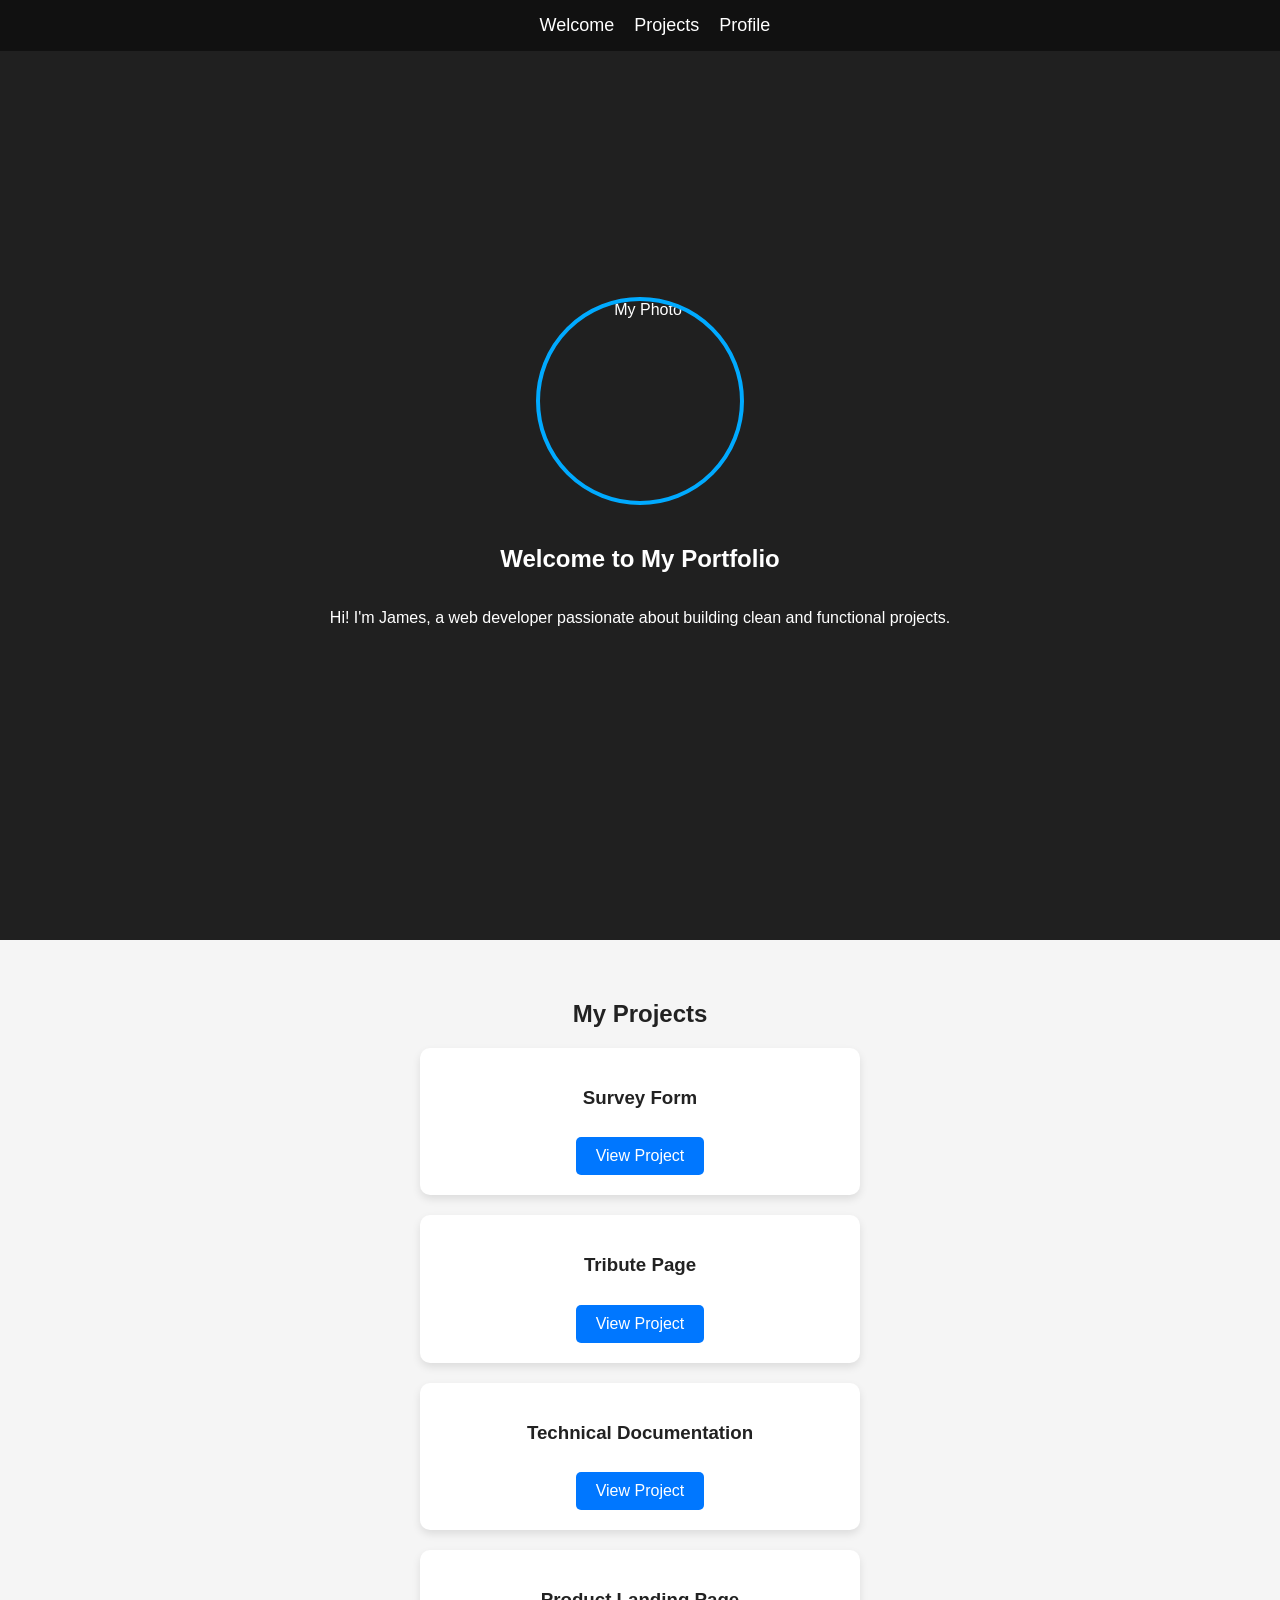
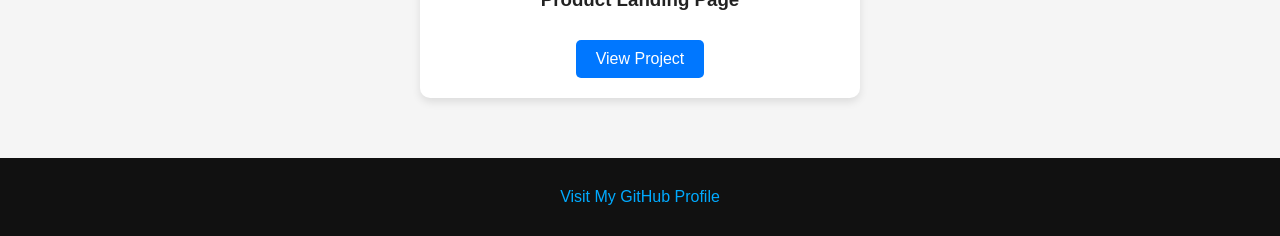
==== PersonalPortfolioWebpage/index.html @ e4a173eb "Projects" ====
<!DOCTYPE html>
<html lang="en">
<head>
    <meta charset="UTF-8">
    <meta name="viewport" content="width=device-width, initial-scale=1.0">
    <title>Personal Portfolio</title>
    <link rel="stylesheet" href="styles.css">
</head>

<body>

    <nav id="navbar">
        <a href="#welcome-section">Welcome</a>
        <a href="#projects">Projects</a>
        <a href="#profile-link">Profile</a>
    </nav>

    <section id="welcome-section">
        <img src="https://via.placeholder.com/200" alt="My Photo" id="profile-pic">
        <h1>Welcome to My Portfolio</h1>
        <p>Hi! I'm James, a web developer passionate about building clean and functional projects.</p>
    </section>

    <section id="projects">
        <h2>My Projects</h2>

        <div class="project-card" id="survey-form">
            <h3>Survey Form</h3>
            <a class="project-tile" href="https://survey-dusky-mu.vercel.app/" target="_blank">
                View Project
            </a>
        </div>

        <div class="project-card" id="tribute">
            <h3>Tribute Page</h3>
            <a class="project-tile" href="https://survey-aiyp.vercel.app/" target="_blank">
                View Project
            </a>
        </div>

        <div class="project-card" id="technical-documentation">
            <h3>Technical Documentation</h3>
            <a class="project-tile" href="https://technical-documentation-page-wqzz.vercel.app/" target="_blank">
                View Project
            </a>
        </div>

        <div class="project-card" id="product">
            <h3>Product Landing Page</h3>
            <a class="project-tile" href="https://product-landing-page-anw2.vercel.app/" target="_blank">
                View Project
            </a>
        </div>

    </section>

    <footer>
        <a id="profile-link" href="https://github.com/JamesTheCode31/UCCITCSWeb241158340" target="_blank">
            Visit My GitHub Profile
        </a>
    </footer>

</body>
</html>
---- PersonalPortfolioWebpage/styles.css ----
body {
    margin: 0;
    font-family: Arial, sans-serif;
    background: #f5f5f5;
    color: #222;
}

#navbar {
    position: fixed;
    top: 0;
    width: 100%;
    background: #111;
    padding: 15px;
    display: flex;
    gap: 20px;
    justify-content: center;
}

#navbar a {
    color: white;
    text-decoration: none;
    font-size: 18px;
}

#navbar a:hover {
    color: #00aaff;
}

#welcome-section {
    height: 100vh;
    background: #202020;
    color: white;
    display: flex;
    flex-direction: column;
    align-items: center;
    justify-content: center;
    text-align: center;
    padding: 20px;
}

#projects {
    padding: 40px;
    text-align: center;
}

.project-card {
    background: white;
    margin: 20px auto;
    padding: 20px;
    border-radius: 10px;
    max-width: 400px;
    box-shadow: 0 4px 8px rgba(0,0,0,0.1);
}

.project-tile {
    display: inline-block;
    margin-top: 10px;
    padding: 10px 20px;
    background: #0077ff;
    color: white;
    text-decoration: none;
    border-radius: 5px;
}

.project-tile:hover {
    background: #005fcc;
}

footer {
    text-align: center;
    padding: 30px;
    background: #111;
}

footer a {
    color: #00aaff;
    text-decoration: none;
}

#profile-pic {
    width: 200px;
    height: 200px;
    border-radius: 50%;
    object-fit: cover;
    border: 4px solid #00aaff;
    margin-bottom: 20px;
}
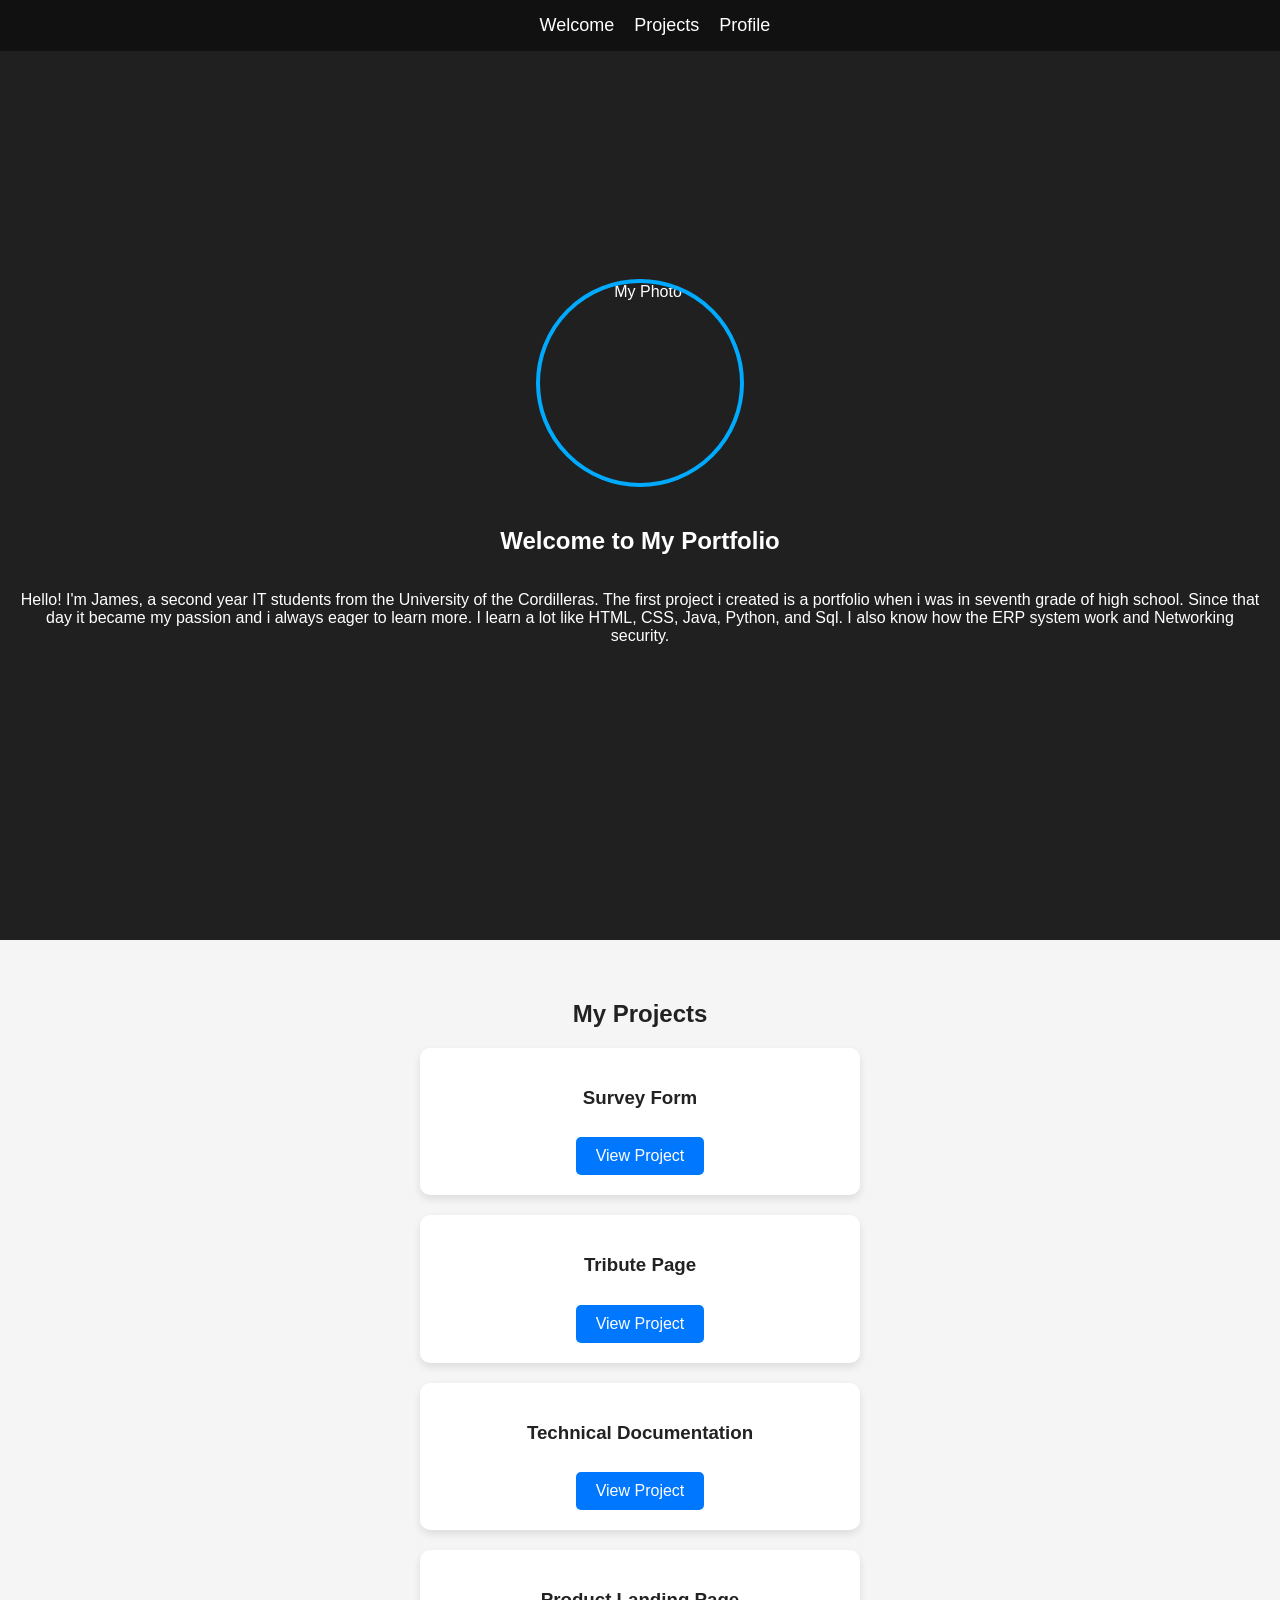
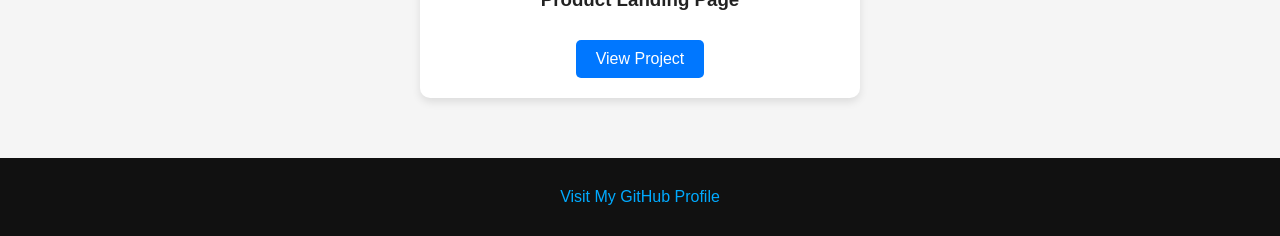
==== commit ca0c6b0a: "Projects" ====
--- a/PersonalPortfolioWebpage/index.html
+++ b/PersonalPortfolioWebpage/index.html
@@ -18,7 +18,7 @@
     <section id="welcome-section">
         <img src="https://via.placeholder.com/200" alt="My Photo" id="profile-pic">
         <h1>Welcome to My Portfolio</h1>
-        <p>Hi! I'm James, a web developer passionate about building clean and functional projects.</p>
+        <p>Hello! I'm James, a second year IT students from the University of the Cordilleras. The first project i created is a portfolio when i was in seventh grade of high school. Since that day it became my passion and i always eager to learn more. I learn a lot like HTML, CSS, Java, Python, and Sql. I also know how the ERP system work and Networking security.</p>
     </section>
 
     <section id="projects">
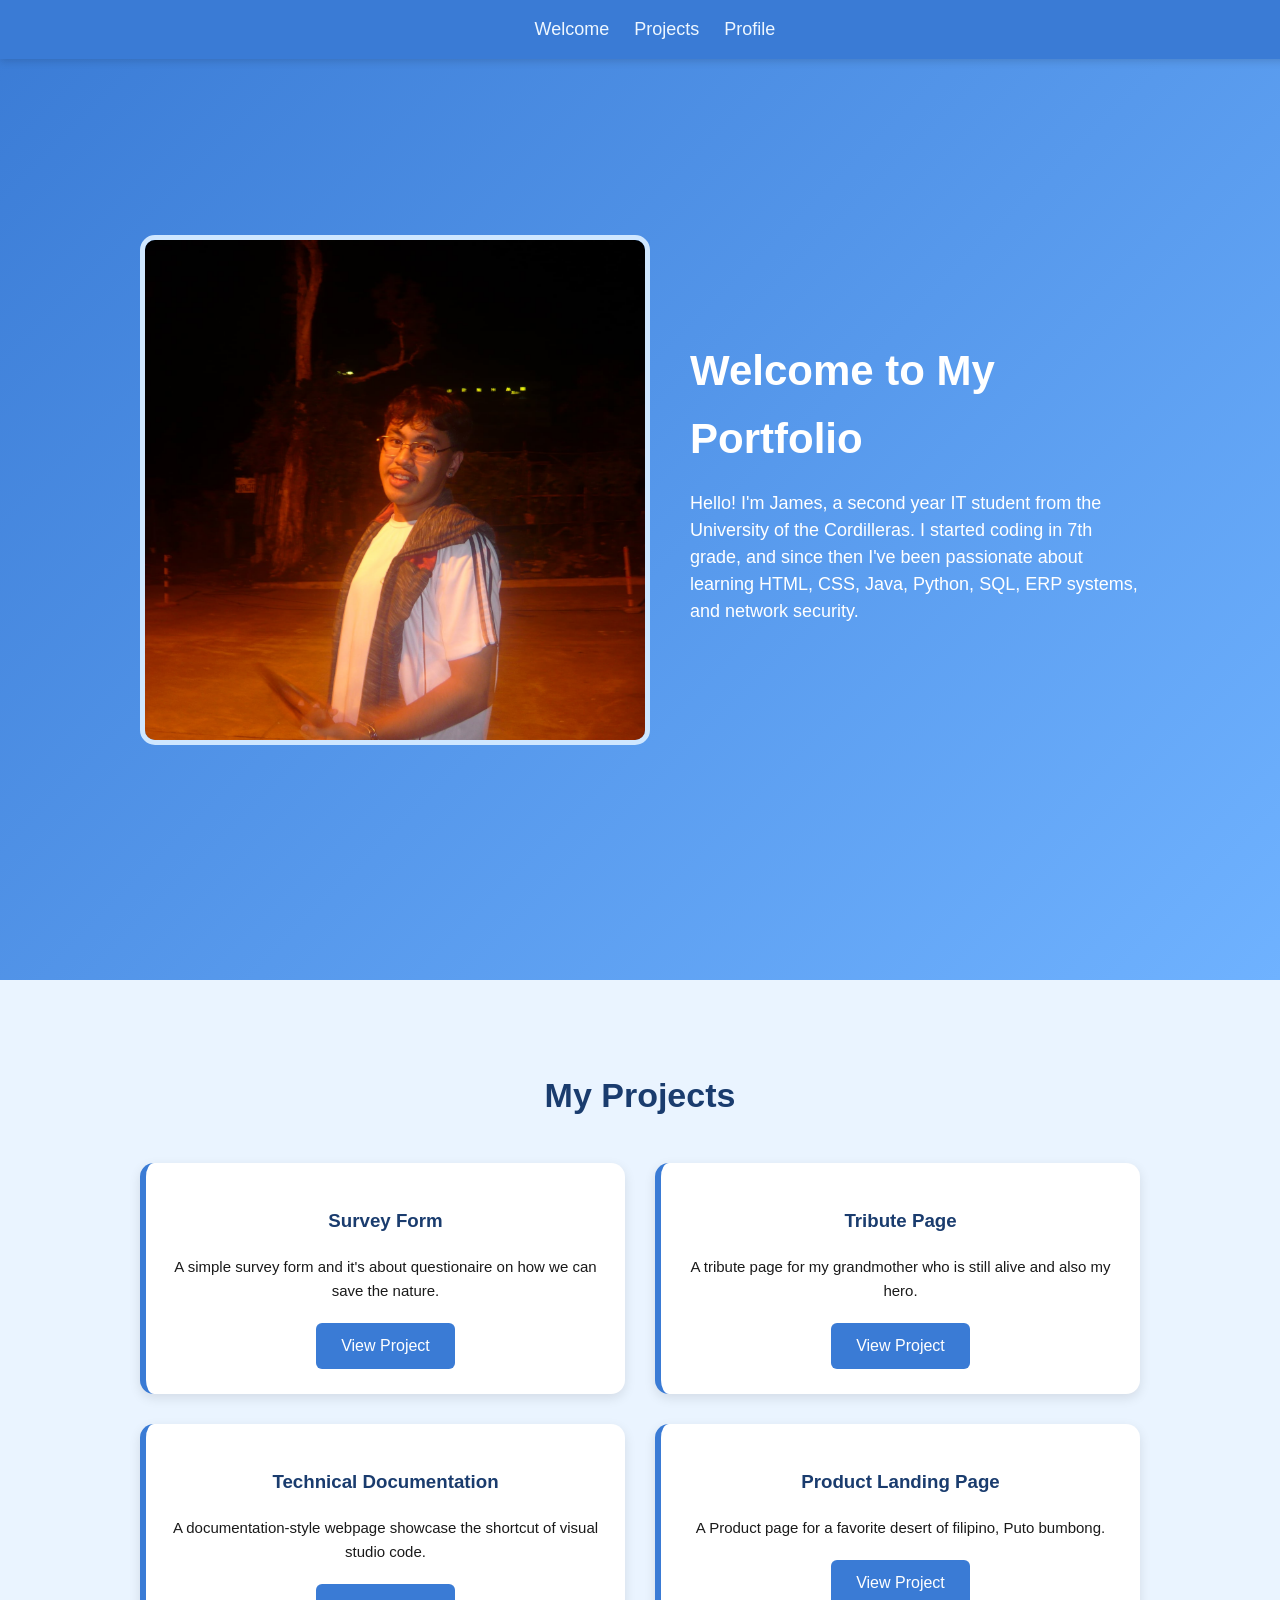
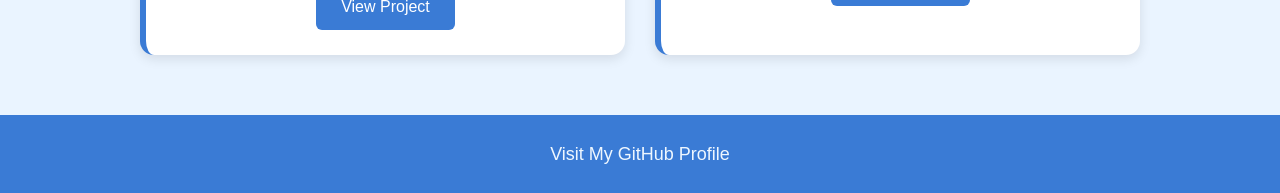
==== commit b380b8a2: "Projects" ====
--- a/PersonalPortfolioWebpage/index.html
+++ b/PersonalPortfolioWebpage/index.html
@@ -16,42 +16,57 @@
     </nav>
 
     <section id="welcome-section">
-        <img src="https://via.placeholder.com/200" alt="My Photo" id="profile-pic">
-        <h1>Welcome to My Portfolio</h1>
-        <p>Hello! I'm James, a second year IT students from the University of the Cordilleras. The first project i created is a portfolio when i was in seventh grade of high school. Since that day it became my passion and i always eager to learn more. I learn a lot like HTML, CSS, Java, Python, and Sql. I also know how the ERP system work and Networking security.</p>
-    </section>
+    <div class="welcome-container">
+
+        <img src="Me.jpg" alt="My Photo" id="profile-pic">
+
+        <div class="welcome-text">
+            <h1>Welcome to My Portfolio</h1>
+            <p>Hello! I'm James, a second year IT student from the University of the Cordilleras. 
+            I started coding in 7th grade, and since then I've been passionate about learning HTML, CSS, Java, Python, SQL, ERP systems, and network security.</p>
+        </div>
+
+    </div>
+</section>
 
     <section id="projects">
         <h2>My Projects</h2>
 
-        <div class="project-card" id="survey-form">
-            <h3>Survey Form</h3>
-            <a class="project-tile" href="https://survey-dusky-mu.vercel.app/" target="_blank">
-                View Project
-            </a>
+        <div class="projects-grid">
+
+            <div class="project-card">
+                <h3>Survey Form</h3>
+                <p>A simple survey form and it's about questionaire on how we can save the nature.</p>
+                <a class="project-tile" href="https://survey-dusky-mu.vercel.app/" target="_blank">
+                    View Project
+                </a>
+            </div>
+
+            <div class="project-card">
+                <h3>Tribute Page</h3>
+                <p>A tribute page for my grandmother who is still alive and also my hero.</p>
+                <a class="project-tile" href="https://survey-aiyp.vercel.app/" target="_blank">
+                    View Project
+                </a>
+            </div>
+
+            <div class="project-card">
+                <h3>Technical Documentation</h3>
+                <p>A documentation-style webpage showcase the shortcut of visual studio code.</p>
+                <a class="project-tile" href="https://technical-documentation-page-wqzz.vercel.app/" target="_blank">
+                    View Project
+                </a>
+            </div>
+
+            <div class="project-card">
+                <h3>Product Landing Page</h3>
+                <p>A Product page for a favorite desert of filipino, Puto bumbong.</p>
+                <a class="project-tile" href="https://product-landing-page-anw2.vercel.app/" target="_blank">
+                    View Project
+                </a>
+            </div>
+
         </div>
-
-        <div class="project-card" id="tribute">
-            <h3>Tribute Page</h3>
-            <a class="project-tile" href="https://survey-aiyp.vercel.app/" target="_blank">
-                View Project
-            </a>
-        </div>
-
-        <div class="project-card" id="technical-documentation">
-            <h3>Technical Documentation</h3>
-            <a class="project-tile" href="https://technical-documentation-page-wqzz.vercel.app/" target="_blank">
-                View Project
-            </a>
-        </div>
-
-        <div class="project-card" id="product">
-            <h3>Product Landing Page</h3>
-            <a class="project-tile" href="https://product-landing-page-anw2.vercel.app/" target="_blank">
-                View Project
-            </a>
-        </div>
-
     </section>
 
     <footer>
--- a/PersonalPortfolioWebpage/styles.css
+++ b/PersonalPortfolioWebpage/styles.css
@@ -1,87 +1,140 @@
 body {
     margin: 0;
-    font-family: Arial, sans-serif;
-    background: #f5f5f5;
-    color: #222;
+    font-family: 'Inter', Arial, sans-serif;
+    background: #eaf4ff;
+    color: #1a1a1a;
+    line-height: 1.6;
 }
 
 #navbar {
     position: fixed;
     top: 0;
     width: 100%;
-    background: #111;
+    background: #3A7BD5;
     padding: 15px;
     display: flex;
-    gap: 20px;
+    gap: 25px;
     justify-content: center;
+    box-shadow: 0 2px 8px rgba(0,0,0,0.15);
 }
 
 #navbar a {
-    color: white;
+    color: #eef7ff;
     text-decoration: none;
     font-size: 18px;
+    font-weight: 500;
 }
 
 #navbar a:hover {
-    color: #00aaff;
+    color: #cfe7ff;
+}
+#welcome-section {
+    height: 100vh;
+    background: linear-gradient(135deg, #3A7BD5, #6FB2FF);
+    color: white;
+    display: flex;
+    justify-content: center;
+    align-items: center;
+    padding: 40px;
+    text-align: left;
 }
 
-#welcome-section {
-    height: 100vh;
-    background: #202020;
-    color: white;
+.welcome-container {
     display: flex;
-    flex-direction: column;
     align-items: center;
-    justify-content: center;
-    text-align: center;
-    padding: 20px;
+    gap: 40px;
+    max-width: 1000px;
+}
+
+#profile-pic {
+    width: 500px;        
+    height: 500px;       
+    border-radius: 15px; 
+    object-fit: cover;
+    border: 5px solid #cfe7ff;
+}
+
+.welcome-text h1 {
+    font-size: 42px;
+    margin: 0 0 15px 0;
+}
+
+.welcome-text p {
+    max-width: 500px;
+    font-size: 18px;
+    line-height: 1.5;
 }
 
 #projects {
-    padding: 40px;
+    padding: 60px 20px;
     text-align: center;
+}
+
+#projects h2 {
+    font-size: 34px;
+    margin-bottom: 40px;
+    color: #1a3c6e;
+}
+
+.projects-grid {
+    display: grid;
+    grid-template-columns: repeat(2, 1fr);
+    gap: 30px;
+    max-width: 1000px;
+    margin: 0 auto;
 }
 
 .project-card {
     background: white;
-    margin: 20px auto;
-    padding: 20px;
-    border-radius: 10px;
-    max-width: 400px;
-    box-shadow: 0 4px 8px rgba(0,0,0,0.1);
+    padding: 25px;
+    border-radius: 14px;
+    box-shadow: 0 4px 12px rgba(0,0,0,0.1);
+    border-left: 6px solid #3A7BD5;
+    transition: 0.3s ease;
+}
+
+.project-card h3 {
+    color: #1a3c6e;
+}
+
+.project-card p {
+    font-size: 15px;
+    margin-bottom: 15px;
+}
+
+.project-card:hover {
+    transform: translateY(-6px);
+    box-shadow: 0 6px 18px rgba(0,0,0,0.15);
 }
 
 .project-tile {
     display: inline-block;
-    margin-top: 10px;
-    padding: 10px 20px;
-    background: #0077ff;
+    margin-top: 5px;
+    padding: 10px 25px;
+    background: #3A7BD5;
     color: white;
     text-decoration: none;
-    border-radius: 5px;
+    border-radius: 6px;
+    font-weight: 500;
+    transition: 0.3s;
 }
 
 .project-tile:hover {
-    background: #005fcc;
+    background: #2E69B3;
 }
 
 footer {
     text-align: center;
-    padding: 30px;
-    background: #111;
+    padding: 25px;
+    background: #3A7BD5;
 }
 
 footer a {
-    color: #00aaff;
+    color: #eef7ff;
+    font-size: 18px;
     text-decoration: none;
 }
 
-#profile-pic {
-    width: 200px;
-    height: 200px;
-    border-radius: 50%;
-    object-fit: cover;
-    border: 4px solid #00aaff;
-    margin-bottom: 20px;
+footer a:hover {
+    color: white;
 }
